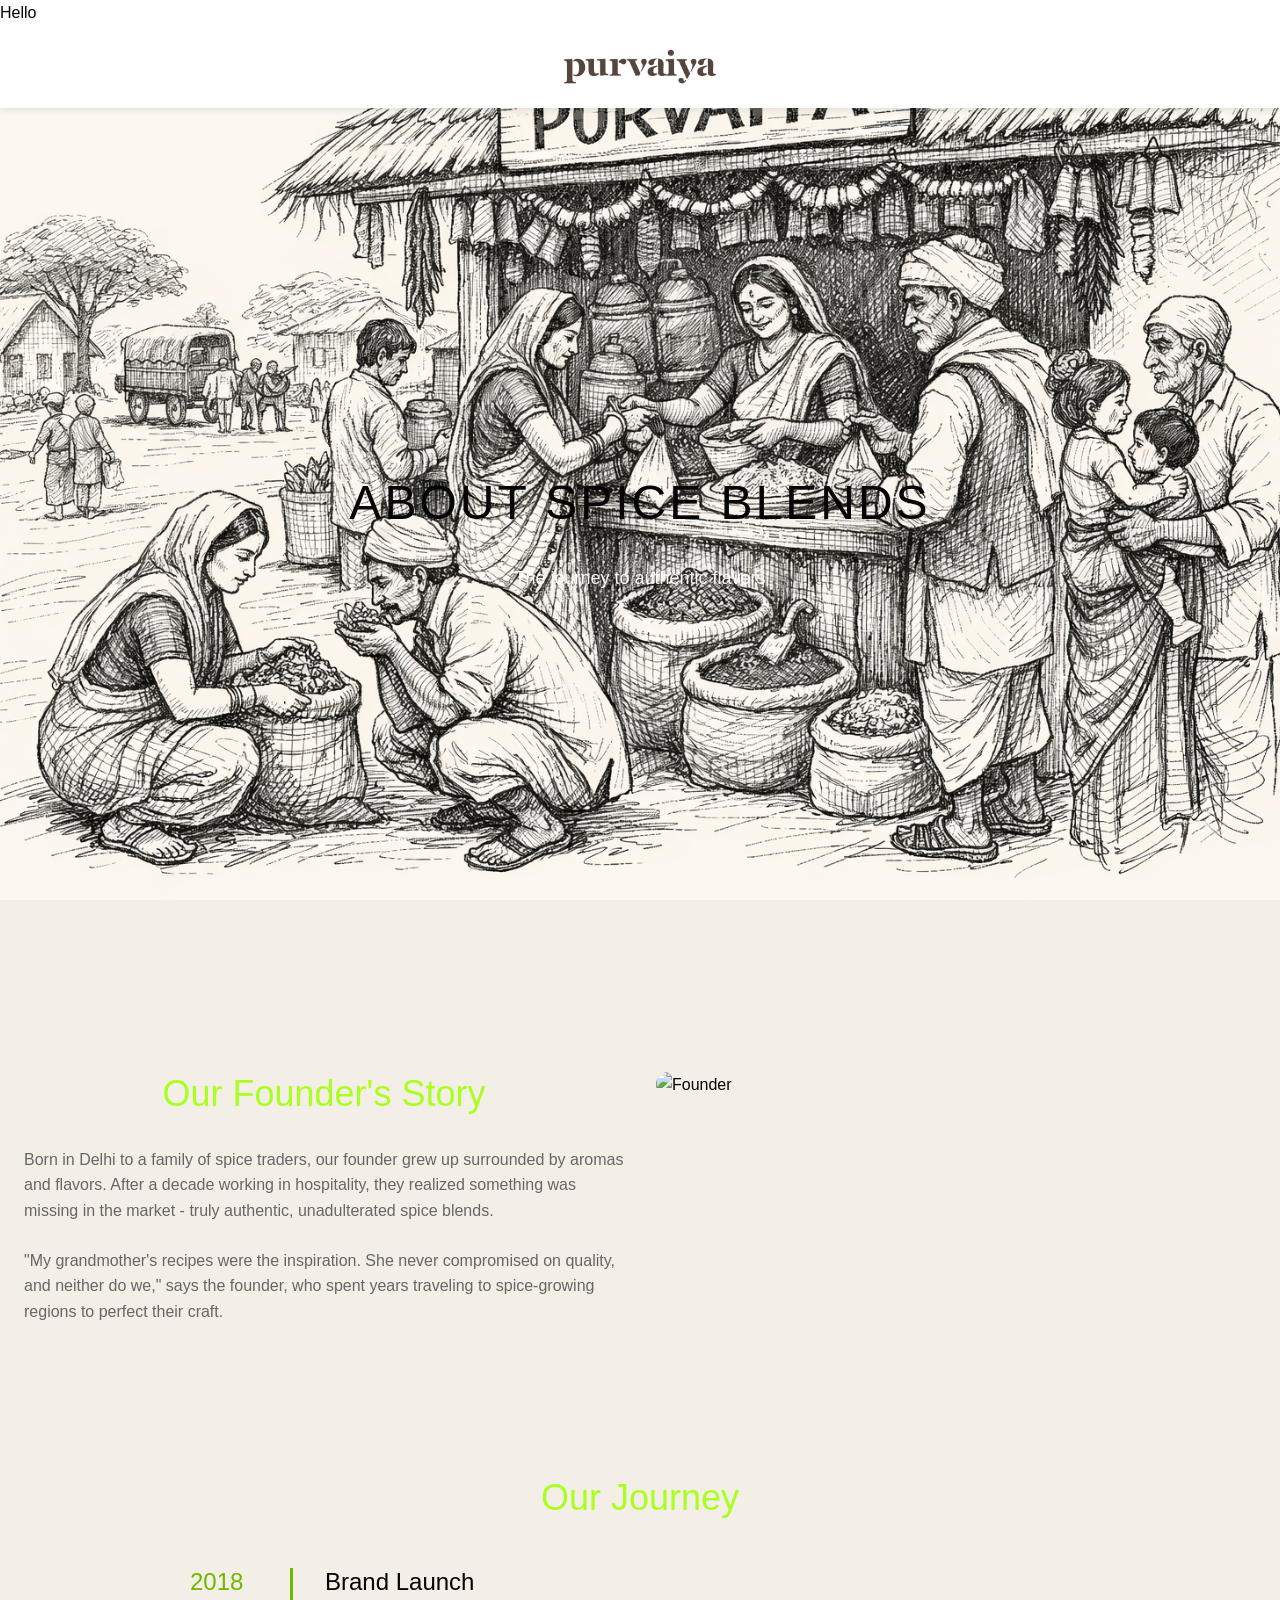
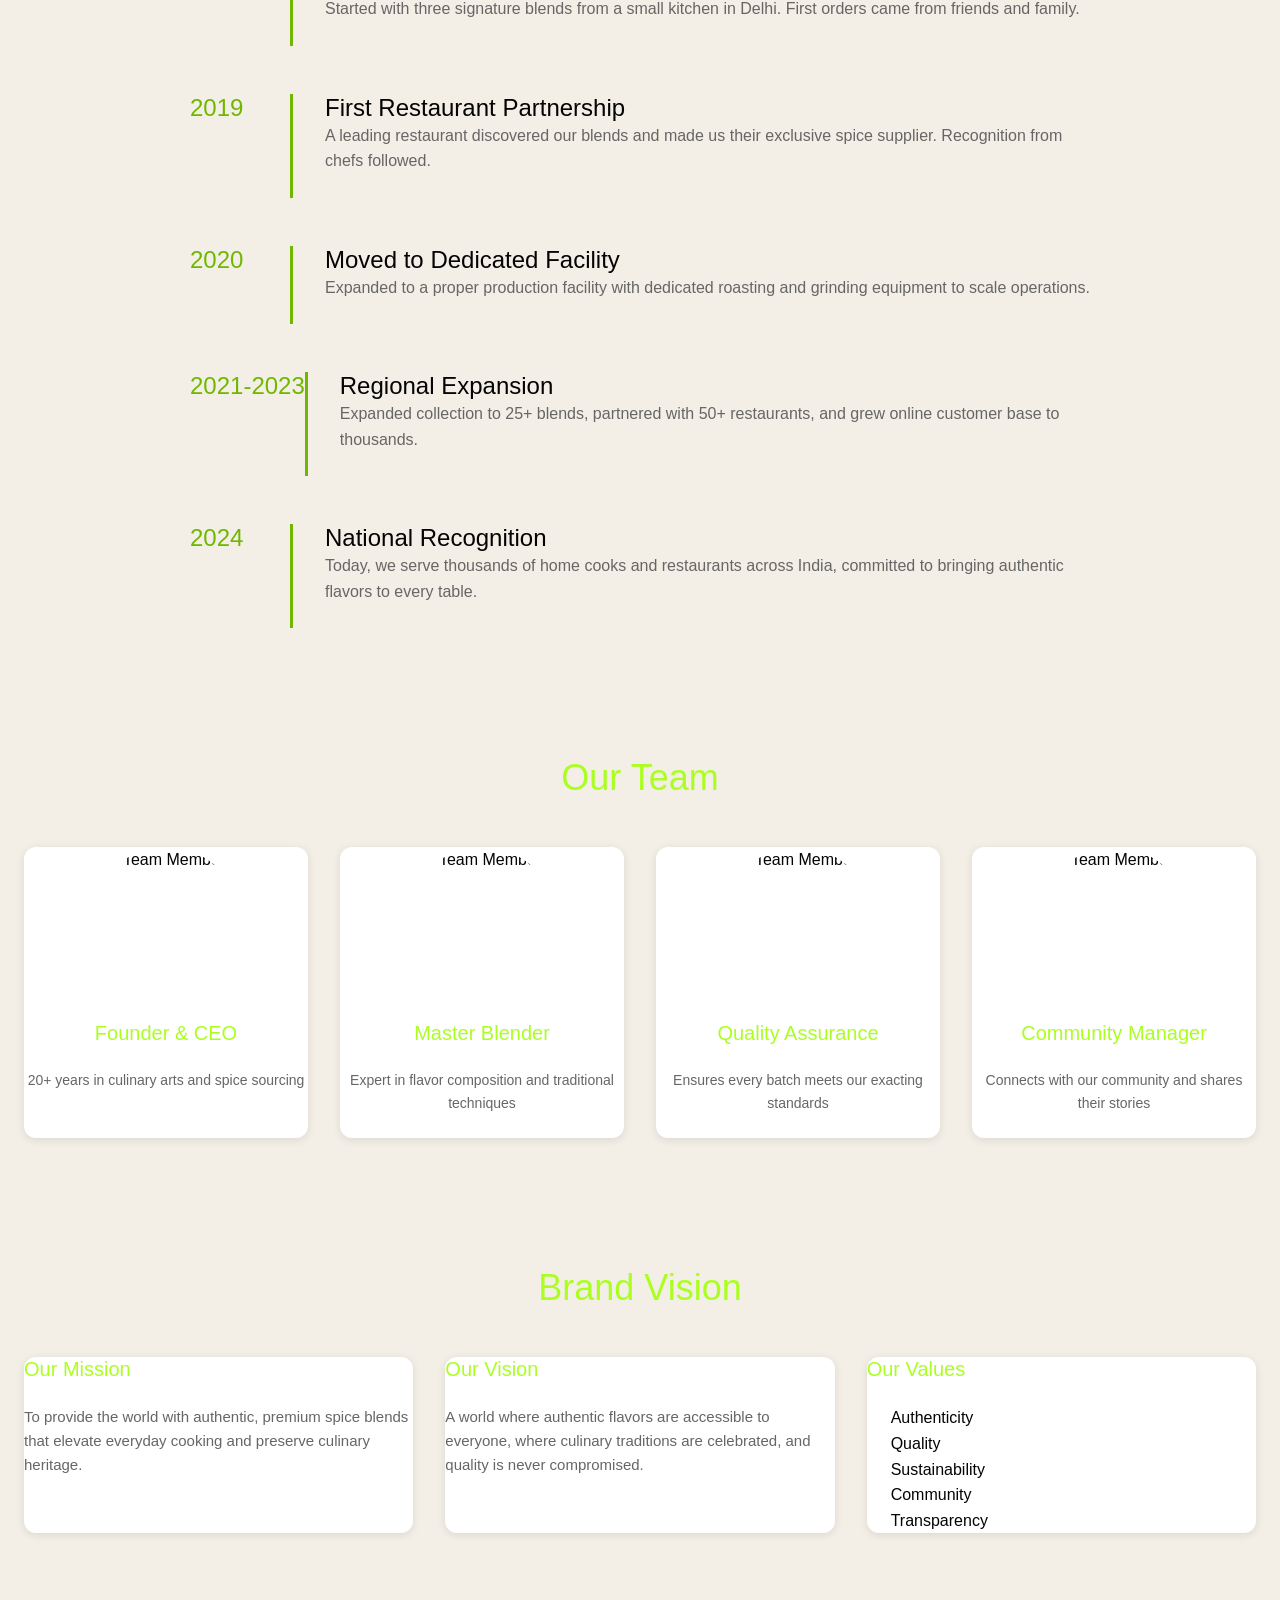
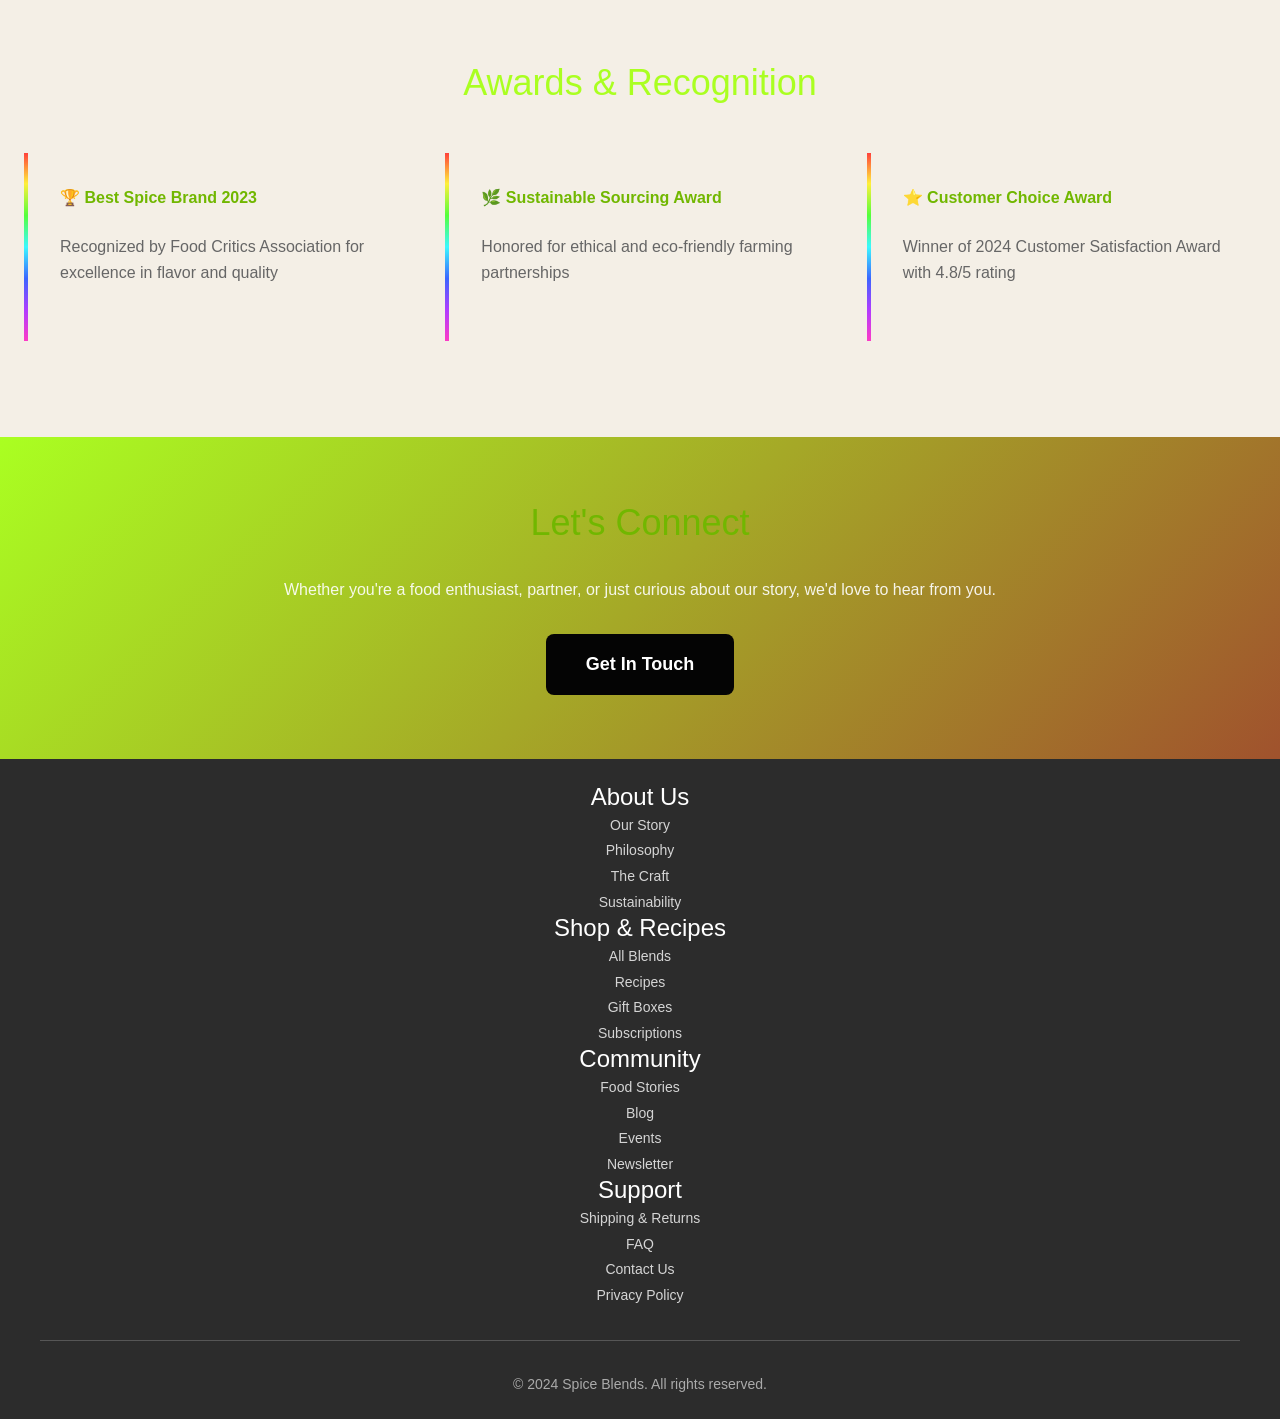
==== pages/about.html @ 23eb0867 "Initial git push" ====
<!DOCTYPE html>
<html lang="en">
<head>
    <meta charset="UTF-8">
    <meta name="viewport" content="width=device-width, initial-scale=1.0">
    <title>About Us - Spice Blends</title>
    <link rel="stylesheet" href="../assets/css/main.css">
</head>
<body>
    <header>
        <div>
            Hello
        </div>
        <img class="logo" src="../assets/images/logo.png" alt="Purvaiya Foods Logo">
    </header>

    <main>
        <section class="hero" style="min-height: 400px;">
            <div class="hero-content">
                <h1>About Spice Blends</h1>
                <p>The journey to authentic flavors</p>
            </div>
        </section>

        <section>
            <div class="grid grid-2">
                <div>
                    <h2 style="color: var(--primary-color); margin-bottom: var(--spacing-lg);">Our Founder's Story</h2>
                    <p>Born in Delhi to a family of spice traders, our founder grew up surrounded by aromas and flavors. After a decade working in hospitality, they realized something was missing in the market - truly authentic, unadulterated spice blends.</p>
                    <p>"My grandmother's recipes were the inspiration. She never compromised on quality, and neither do we," says the founder, who spent years traveling to spice-growing regions to perfect their craft.</p>
                </div>
                <div>
                    <img src="https://via.placeholder.com/400x300?text=Founder+Story" alt="Founder" style="border-radius: var(--border-radius-lg);">
                </div>
            </div>
        </section>

        <section style="background-color: var(--light-bg);">
            <h2 style="text-align: center; color: var(--primary-color); margin-bottom: var(--spacing-xl);">Our Journey</h2>
            
            <div style="max-width: 900px; margin: 0 auto;">
                <div style="display: flex; margin-bottom: var(--spacing-xl);">
                    <div style="min-width: 100px;">
                        <h4 style="color: var(--secondary-color);">2018</h4>
                    </div>
                    <div style="flex: 1; padding-left: var(--spacing-lg); border-left: 3px solid var(--secondary-color);">
                        <h4>Brand Launch</h4>
                        <p>Started with three signature blends from a small kitchen in Delhi. First orders came from friends and family.</p>
                    </div>
                </div>
                
                <div style="display: flex; margin-bottom: var(--spacing-xl);">
                    <div style="min-width: 100px;">
                        <h4 style="color: var(--secondary-color);">2019</h4>
                    </div>
                    <div style="flex: 1; padding-left: var(--spacing-lg); border-left: 3px solid var(--secondary-color);">
                        <h4>First Restaurant Partnership</h4>
                        <p>A leading restaurant discovered our blends and made us their exclusive spice supplier. Recognition from chefs followed.</p>
                    </div>
                </div>
                
                <div style="display: flex; margin-bottom: var(--spacing-xl);">
                    <div style="min-width: 100px;">
                        <h4 style="color: var(--secondary-color);">2020</h4>
                    </div>
                    <div style="flex: 1; padding-left: var(--spacing-lg); border-left: 3px solid var(--secondary-color);">
                        <h4>Moved to Dedicated Facility</h4>
                        <p>Expanded to a proper production facility with dedicated roasting and grinding equipment to scale operations.</p>
                    </div>
                </div>
                
                <div style="display: flex; margin-bottom: var(--spacing-xl);">
                    <div style="min-width: 100px;">
                        <h4 style="color: var(--secondary-color);">2021-2023</h4>
                    </div>
                    <div style="flex: 1; padding-left: var(--spacing-lg); border-left: 3px solid var(--secondary-color);">
                        <h4>Regional Expansion</h4>
                        <p>Expanded collection to 25+ blends, partnered with 50+ restaurants, and grew online customer base to thousands.</p>
                    </div>
                </div>
                
                <div style="display: flex;">
                    <div style="min-width: 100px;">
                        <h4 style="color: var(--secondary-color);">2024</h4>
                    </div>
                    <div style="flex: 1; padding-left: var(--spacing-lg); border-left: 3px solid var(--secondary-color);">
                        <h4>National Recognition</h4>
                        <p>Today, we serve thousands of home cooks and restaurants across India, committed to bringing authentic flavors to every table.</p>
                    </div>
                </div>
            </div>
        </section>

        <section>
            <h2 style="text-align: center; color: var(--primary-color); margin-bottom: var(--spacing-xl);">Our Team</h2>
            
            <div class="grid grid-4">
                <div class="card" style="text-align: center;">
                    <img src="https://via.placeholder.com/250x250?text=Team+Member" alt="Team Member" style="border-radius: 50%; width: 150px; height: 150px; object-fit: cover; margin: 0 auto var(--spacing-md);">
                    <h3>Founder & CEO</h3>
                    <p class="text-muted" style="font-size: 14px;">20+ years in culinary arts and spice sourcing</p>
                </div>
                
                <div class="card" style="text-align: center;">
                    <img src="https://via.placeholder.com/250x250?text=Team+Member" alt="Team Member" style="border-radius: 50%; width: 150px; height: 150px; object-fit: cover; margin: 0 auto var(--spacing-md);">
                    <h3>Master Blender</h3>
                    <p class="text-muted" style="font-size: 14px;">Expert in flavor composition and traditional techniques</p>
                </div>
                
                <div class="card" style="text-align: center;">
                    <img src="https://via.placeholder.com/250x250?text=Team+Member" alt="Team Member" style="border-radius: 50%; width: 150px; height: 150px; object-fit: cover; margin: 0 auto var(--spacing-md);">
                    <h3>Quality Assurance</h3>
                    <p class="text-muted" style="font-size: 14px;">Ensures every batch meets our exacting standards</p>
                </div>
                
                <div class="card" style="text-align: center;">
                    <img src="https://via.placeholder.com/250x250?text=Team+Member" alt="Team Member" style="border-radius: 50%; width: 150px; height: 150px; object-fit: cover; margin: 0 auto var(--spacing-md);">
                    <h3>Community Manager</h3>
                    <p class="text-muted" style="font-size: 14px;">Connects with our community and shares their stories</p>
                </div>
            </div>
        </section>

        <section style="background-color: var(--light-bg);">
            <h2 style="text-align: center; color: var(--primary-color); margin-bottom: var(--spacing-xl);">Brand Vision</h2>
            
            <div class="grid grid-3">
                <div class="card">
                    <h3>Our Mission</h3>
                    <p>To provide the world with authentic, premium spice blends that elevate everyday cooking and preserve culinary heritage.</p>
                </div>
                
                <div class="card">
                    <h3>Our Vision</h3>
                    <p>A world where authentic flavors are accessible to everyone, where culinary traditions are celebrated, and quality is never compromised.</p>
                </div>
                
                <div class="card">
                    <h3>Our Values</h3>
                    <ul style="margin-left: 1.5rem;">
                        <li>Authenticity</li>
                        <li>Quality</li>
                        <li>Sustainability</li>
                        <li>Community</li>
                        <li>Transparency</li>
                    </ul>
                </div>
            </div>
        </section>

        <section>
            <h2 style="text-align: center; color: var(--primary-color); margin-bottom: var(--spacing-xl);">Awards & Recognition</h2>
            
            <div class="grid grid-3">
                <div class="testimonial">
                    <p style="color: var(--secondary-color); font-weight: 600; margin-bottom: var(--spacing-md);">🏆 Best Spice Brand 2023</p>
                    <p>Recognized by Food Critics Association for excellence in flavor and quality</p>
                </div>
                
                <div class="testimonial">
                    <p style="color: var(--secondary-color); font-weight: 600; margin-bottom: var(--spacing-md);">🌿 Sustainable Sourcing Award</p>
                    <p>Honored for ethical and eco-friendly farming partnerships</p>
                </div>
                
                <div class="testimonial">
                    <p style="color: var(--secondary-color); font-weight: 600; margin-bottom: var(--spacing-md);">⭐ Customer Choice Award</p>
                    <p>Winner of 2024 Customer Satisfaction Award with 4.8/5 rating</p>
                </div>
            </div>
        </section>

        <section style="background: linear-gradient(135deg, var(--primary-color), #A0522D); color: white; text-align: center;">
            <h2 style="color: var(--secondary-color); margin-bottom: var(--spacing-lg);">Let's Connect</h2>
            <p style="color: rgba(255,255,255,0.9); margin-bottom: var(--spacing-lg);">Whether you're a food enthusiast, partner, or just curious about our story, we'd love to hear from you.</p>
            <a href="contact.html" class="btn btn-primary btn-lg">Get In Touch</a>
        </section>
    </main>

    <footer>
        <div class="footer-content">
            <div>
                <h4>About Us</h4>
                <ul>
                    <li><a href="about.html">Our Story</a></li>
                    <li><a href="philosophy.html">Philosophy</a></li>
                    <li><a href="craft.html">The Craft</a></li>
                    <li><a href="#">Sustainability</a></li>
                </ul>
            </div>
            <div>
                <h4>Shop & Recipes</h4>
                <ul>
                    <li><a href="shop.html">All Blends</a></li>
                    <li><a href="recipes.html">Recipes</a></li>
                    <li><a href="#">Gift Boxes</a></li>
                    <li><a href="#">Subscriptions</a></li>
                </ul>
            </div>
            <div>
                <h4>Community</h4>
                <ul>
                    <li><a href="community.html">Food Stories</a></li>
                    <li><a href="#">Blog</a></li>
                    <li><a href="#">Events</a></li>
                    <li><a href="#">Newsletter</a></li>
                </ul>
            </div>
            <div>
                <h4>Support</h4>
                <ul>
                    <li><a href="#">Shipping & Returns</a></li>
                    <li><a href="#">FAQ</a></li>
                    <li><a href="contact.html">Contact Us</a></li>
                    <li><a href="#">Privacy Policy</a></li>
                </ul>
            </div>
        </div>
        <div class="footer-bottom">
            <p>&copy; 2024 Spice Blends. All rights reserved.</p>
        </div>
    </footer>

    <script src="../assets/js/main.js"></script>
</body>
</html>
---- assets/css/main.css ----
/* Spice Blends Luxury Website - Responsive Main Stylesheet */

/* ============================================
   COLOR PALETTE & VARIABLES
   ============================================ */
@import url('https://fonts.cdnfonts.com/css/saint-george');

:root {
  --primary-color: #aaff21;
  --secondary-color: rgb(113, 183, 0);
  --accent-color: #2C2C2C;
  --light-bg: #f4efe6;
  --text-dark: #040404;
  --text-light: #666666;
  --border-color: #E0E0E0;
  --white: #FFFFFF;
  --best-seller-badge: #e25822;
  --testimonial-border: linear-gradient(to bottom,
        #ff3b3b,
        #ffef3b,
        #55ff3b,
        #3bf8ff,
        #3b65ff,
        #b13bff,
        #ff3bc4);
  
  --spacing-xs: 8px;
  --spacing-sm: 16px;
  --spacing-md: 24px;
  --spacing-lg: 32px;
  --spacing-xl: 48px;
  --spacing-2xl: 64px;
  
  --shadow-light: 0 2px 8px rgba(0, 0, 0, 0.1);
  --shadow-medium: 0 4px 16px rgba(0, 0, 0, 0.15);
  --shadow-heavy: 0 8px 32px rgba(0, 0, 0, 0.2);
  
  --border-radius-sm: 4px;
  --border-radius-md: 8px;
  --border-radius-lg: 12px;
  
  --transition-base: all 0.3s ease-in-out;
  --transition-smooth: all 0.5s ease;
}

.montserrat {
  font-family: "Montserrat", sans-serif;
  font-optical-sizing: auto;
  font-weight: 400;
  font-style: normal;
}

/* ============================================
   RESET & BASE STYLES
   ============================================ */

* {
  margin: 0;
  padding: 0;
  box-sizing: border-box;
}

html {
  font-size: 16px;
  scroll-behavior: smooth;
}

body {
font-family: "Montserrat", sans-serif;
  font-size: 16px;
  font-weight: 400;
  line-height: 1.6;
  color: var(--text-dark);
  background-color: var(--light-bg);
  overflow-x: hidden;
}

a {
  color: inherit;
  text-decoration: none;
}

button {
  font-family: inherit;
  cursor: pointer;
}

h1, h2, h3, h4, h5, h6 {
  font-family: "Montserrat", sans-serif;
  font-weight: 500;
  line-height: 1.2;
}

h1 {
  font-size: 48px;
}

h2 {
  font-size: 36px;
}

h3 {
  font-size: 28px;
}

h4 {
  font-size: 24px;
}

p {
  margin-bottom: var(--spacing-md);
}

img {
  max-width: 100%;
  height: auto;
  display: block;
}

ul, ol {
  list-style: none;
}

/* Responsive Typography */
@media (max-width: 991px) {
  h1 { font-size: 40px; }
  h2 { font-size: 32px; }
  h3 { font-size: 26px; }
  h4 { font-size: 22px; }
}

@media (max-width: 767px) {
  html { font-size: 15px; }
  h1 { font-size: 32px; }
  h2 { font-size: 28px; }
  h3 { font-size: 24px; }
  h4 { font-size: 20px; }
  body { font-size: 15px; }
}

@media (max-width: 575px) {
  html { font-size: 14px; }
  h1 { font-size: 28px; }
  h2 { font-size: 24px; }
  h3 { font-size: 20px; }
  h4 { font-size: 18px; }
  p { margin-bottom: var(--spacing-sm); }
}

/* ============================================
   HEADER & NAVIGATION
   ============================================ */

header {
  background-color: var(--white);
  box-shadow: var(--shadow-light);
  position: sticky;
  top: 0;
  z-index: 100;
  width: 100%;
  padding-bottom: var(--spacing-sm);

  .header-notification{
    background-color: var(--primary-color);
    text-align: center;
    padding: var(--spacing-sm) 0;
  }
}

.logo {
  height: 50px;
  width: auto;
  max-width: 200px;
  object-fit: contain;
  margin:var(--spacing-sm) auto 0 auto;
}

@media (max-width: 767px) {
  .logo {
    height: 40px;
    max-width: 150px;
  }
}

nav ul {
  display: flex;
  align-items: center;
  justify-content: space-between;
  gap: var(--spacing-xl);
  list-style: none;
  margin: 0;
  padding: 0;
}

nav li {
  list-style: none;
  margin: 0;
}

nav a {
  color: var(--text-dark);
  font-weight: 500;
  transition: var(--transition-base);
  position: relative;
  display: block;
  padding: var(--spacing-sm) 0;
}

nav a:hover {
  color: var(--secondary-color);
}

nav a::after {
  content: '';
  position: absolute;
  bottom: -5px;
  left: 0;
  width: 0;
  height: 2px;
  background-color: var(--secondary-color);
  transition: width 0.3s ease;
}

nav a:hover::after {
  width: 100%;
}

.menu-toggle {
  display: none;
  background: none;
  border: none;
  font-size: 28px;
  color: var(--primary-color);
  cursor: pointer;
  padding: 0;
  z-index: 1001;
  line-height: 1;
  width: auto;
  height: auto;
}

/* Mobile Menu Styles */
@media (max-width: 767px) {
  nav ul {
    position: fixed;
    left: 0;
    top: 100%;
    width: 100%;
    background-color: var(--white);
    flex-direction: column;
    gap: var(--spacing-md);
    padding: var(--spacing-md);
    margin: 0;
    list-style: none;
    max-height: 0;
    overflow: hidden;
    transition: max-height 0.35s ease-in-out;
    box-shadow: var(--shadow-light);
    border-top: 1px solid var(--border-color);
    border-bottom: none;
    z-index: 1000;
  }

  nav ul.active {
    max-height: calc(100vh - 100%);
    box-shadow: var(--shadow-medium);
    overflow-y: auto;
  }

  nav li {
    list-style: none;
    width: 100%;
  }

  nav a {
    padding: var(--spacing-sm) var(--spacing-md);
    font-size: 15px;
    display: block;
    width: 100%;
    color: var(--text-dark);
    text-decoration: none;
  }

  nav a:hover {
    background-color: var(--light-bg);
    color: var(--secondary-color);
  }

  nav a::after {
    bottom: 0;
    display: none;
  }

  .menu-toggle {
    display: flex;
    align-items: center;
    justify-content: center;
    width: 44px;
    height: 44px;
    padding: 0;
    border-radius: 4px;
    transition: background-color 0.3s ease;
    background: none;
    border: none;
    font-size: 28px;
    color: var(--primary-color);
    cursor: pointer;
    z-index: 1001;
    margin-left: auto;
  }

  .menu-toggle:hover {
    background-color: rgba(139, 69, 19, 0.1);
  }

  .menu-toggle:active {
    background-color: rgba(139, 69, 19, 0.2);
  }
}

/* ============================================
   MAIN CONTAINER
   ============================================ */

main {
  max-width: 100vw;
  margin: 0 auto;
}

/* ============================================
   HERO SECTION
   ============================================ */

.hero {
  background-image: url('../images/homesketch.png');
  background-size: cover;
  background-position: center;
  background-attachment: fixed;
  color: var(--white);
  padding: var(--spacing-2xl) var(--spacing-md);
  text-align: center;
  height: 100vh;
  display: flex;
  align-items: center;
  justify-content: center;
  flex-direction: column;
  position: relative;

  .hero-image{
    width: 50px;
    position: absolute;
    bottom: 180px;
    right: 20px;
    animation: levitate 3s ease-in-out infinite;
  }
}

.hero-content {
  width: 100vw;
  padding: 0 var(--spacing-sm);
}

.hero h1 {
  color: var(--text-dark);
  margin-bottom: var(--spacing-lg);
  text-transform: uppercase;
  letter-spacing: 3px;
}

.hero p {
  font-size: 18px;
  margin-bottom: var(--spacing-xl);
  color: rgba(255, 255, 255, 0.95);
}

.scroll-indicator {
  position: absolute;
  bottom: 40px;
  left: 50%;
  transform: translateX(-50%);
  text-align: center;
  animation: bounce 2s ease-in-out infinite;
}

.scroll-indicator p {
  color: var(--white);
  font-size: 16px;
  font-weight: 600;
  margin: 0;
  animation: pulse 2s ease-in-out infinite;
}

@keyframes bounce {
  0%, 100% {
    transform: translateX(-50%) translateY(0);
  }
  50% {
    transform: translateX(-50%) translateY(-10px);
  }
}

@keyframes pulse {
  0%, 100% {
    opacity: 1;
  }
  50% {
    opacity: 0.6;
  }
}

@media (max-width: 991px) {
  .hero {
    min-height: 500px;
  }

  .hero h1 {
    letter-spacing: 2px;
  }
}

@media (max-width: 767px) {
  .hero {
    min-height: 400px;
    padding: var(--spacing-xl) var(--spacing-md);
  }

  .hero h1 {
    margin-bottom: var(--spacing-md);
  }

  .hero p {
    font-size: 16px;
    margin-bottom: var(--spacing-lg);
  }
}

@media (max-width: 575px) {
  .hero {
    min-height: 300px;
    padding: var(--spacing-lg) var(--spacing-md);
  }

  .hero h1 {
    margin-bottom: var(--spacing-sm);
  }

  .hero p {
    font-size: 14px;
    margin-bottom: var(--spacing-md);
  }
}

/* ============================================
   SECTIONS
   ============================================ */

section {
  padding: var(--spacing-2xl) var(--spacing-md);
}

section h2 {
  color: var(--text-dark);
  margin-bottom: var(--spacing-xl);
  text-align: center;
}

section p {
  color: var(--text-light);
}

.section-title {
  display: flex;
  align-items: center;
  justify-content: center;
  flex-direction: column;
  text-align: center;
}

.section-title h2 {
  position: relative;
  padding-bottom: var(--spacing-lg);
}

.section-title h2::after {
  content: '';
  position: absolute;
  bottom: 0;
  left: 50%;
  transform: translateX(-50%);
  width: 60px;
  height: 3px;
  background-color: var(--text-light);
}

.section-title p {
  max-width: 600px;
  margin-top: var(--spacing-md);
  font-size: 15px;
}

@media (max-width: 767px) {
  section {
    padding: var(--spacing-xl) var(--spacing-md);
  }

  .section-title h2 {
    padding-bottom: var(--spacing-md);
  }

  .section-title h2::after {
    width: 40px;
  }

  .section-title p {
    font-size: 14px;
  }
}

@media (max-width: 575px) {
  section {
    padding: var(--spacing-lg) var(--spacing-sm);
  }
}

/* ============================================
   BUTTONS
   ============================================ */

.btn {
  padding: 12px 28px;
  border: none;
  border-radius: var(--border-radius-md);
  font-size: 16px;
  font-weight: 600;
  cursor: pointer;
  transition: var(--transition-base);
  text-decoration: none;
  display: inline-block;
  text-align: center;
  white-space: nowrap;
}

.btn-primary {
  background-color: var(--text-dark);
  color: var(--white);
  font-weight: 700;
}

.btn-primary:hover {

  transform: translateY(-2px);
  box-shadow: var(--shadow-medium);
}

.btn-secondary {
  background-color: var(--text-light);
  color: var(--white);
}

.btn-dark {
  background-color: var(--primary-color);
  color: var(--white);
}

.btn-dark:hover {
  background-color: #6b3410;
  transform: translateY(-2px);
  box-shadow: var(--shadow-medium);
}

.btn-sm {
  padding: 8px 16px;
  font-size: 14px;
}

.btn-lg {
  padding: 16px 40px;
  font-size: 18px;
}

/* Button Group for responsive layouts */
.button-group {
  display: flex;
  gap: var(--spacing-md);
  flex-wrap: wrap;
  justify-content: center;
  align-items: center;
  margin-top: var(--spacing-lg);
}

@media (max-width: 767px) {
  .btn-lg {
    padding: 14px 32px;
    font-size: 16px;
  }

  .btn-sm {
    padding: 6px 12px;
    font-size: 12px;
  }

  .button-group {
    gap: var(--spacing-sm);
    flex-direction: column;
  }

  .button-group .btn {
    width: 100%;
  }
}

@media (max-width: 575px) {
  .btn {
    padding: 10px 20px;
    font-size: 14px;
  }

  .btn-lg {
    padding: 12px 24px;
    font-size: 14px;
  }
}

/* ============================================
   CARDS
   ============================================ */

.card {
  background-color: var(--white);
  border-radius: var(--border-radius-lg);
  box-shadow: var(--shadow-light);
  transition: var(--transition-base);
  display: flex;
  flex-direction: column;
  height: 100%;
}

.card:hover {
  box-shadow: var(--shadow-medium);
  transform: translateY(-5px);
}

.card h3 {
  color: var(--primary-color);
  margin-bottom: var(--spacing-md);
  font-size: 20px;
}

.card p {
  color: var(--text-light);
  margin-bottom: var(--spacing-md);
  flex-grow: 1;
  font-size: 15px;
}

.card img {
  width: 100%;
  height: 250px;
  object-fit: cover;
  border-radius: var(--border-radius-md);
  margin-bottom: var(--spacing-md);
}

@media (max-width: 767px) {
  .card {
    padding: var(--spacing-md);
  }

  .card h3 {
    font-size: 18px;
  }

  .card p {
    font-size: 14px;
  }

  .card img {
    height: 200px;
  }
}

@media (max-width: 575px) {
  .card {
    padding: var(--spacing-sm);
  }

  .card img {
    height: 180px;
  }
}

/* ============================================
   GRID LAYOUTS
   ============================================ */

.grid {
  display: grid;
  grid-template-columns: repeat(auto-fit, minmax(300px, 1fr));
  gap: var(--spacing-lg);
}

.grid-2 {
  grid-template-columns: repeat(2, 1fr);
}

.grid-3 {
  grid-template-columns: repeat(3, 1fr);
}

.grid-4 {
  grid-template-columns: repeat(4, 1fr);
}

@media (max-width: 991px) {
  .grid-3 { grid-template-columns: repeat(2, 1fr); }
  .grid-4 { grid-template-columns: repeat(2, 1fr); }
}

@media (max-width: 767px) {
  .grid,
  .grid-2,
  .grid-3,
  .grid-4 {
    grid-template-columns: 1fr;
    gap: var(--spacing-md);
  }
}

@media (max-width: 575px) {
  .grid,
  .grid-2,
  .grid-3,
  .grid-4 {
    gap: var(--spacing-sm);
  }
}

/* ============================================
   FEATURE BOX
   ============================================ */

.feature-box {
  text-align: center;
  padding: var(--spacing-lg);

  .icon-count{
    font-size: 28px;
    font-weight: 600;
  }
}

.feature-box .icon {
  width: 60%;
  height: 60%;
  margin: 0 auto var(--spacing-md) auto;
  color: var(--text-dark);
}

.feature-box h4 {
  color: var(--text-dark);
  margin-bottom: var(--spacing-sm);
  font-size: 18px;
}

.feature-box p {
  color: var(--text-light);
  font-size: 14px;
}

@media (max-width: 767px) {
  .feature-box {
    padding: var(--spacing-md);
  }

  .feature-box h4 {
    font-size: 16px;
  }
}

@media (max-width: 575px) {
  .feature-box {
    padding: var(--spacing-sm);
  }

  .feature-box h4 {
    font-size: 15px;
  }

  .feature-box p {
    font-size: 13px;
  }
}

/* ============================================
   TESTIMONIAL
   ============================================ */

.testimonial {
  background-color: var(--light-bg);
  padding: var(--spacing-lg);
  border-left: 4px solid;
  border-image: var(--testimonial-border) 1;
  margin-bottom: var(--spacing-lg);
}

.testimonial .quote {
  font-size: 18px;
  font-style: italic;
  color: var(--text-dark);
  margin-bottom: var(--spacing-md);
}

.testimonial .author {
  font-weight: 600;
  color: var(--text-dark);
}

.testimonial .role {
  font-size: 14px;
  color: var(--text-light);
}

@media (max-width: 767px) {
  .testimonial {
    padding: var(--spacing-md);
    margin-bottom: var(--spacing-md);
  }

  .testimonial .quote {
    font-size: 15px;
  }
}

/* ============================================
   FORM ELEMENTS
   ============================================ */

input, textarea, select {
  width: 100%;
  padding: var(--spacing-sm);
  margin-bottom: var(--spacing-md);
  border: 1px solid var(--border-color);
  border-radius: var(--border-radius-md);
  font-family: inherit;
  font-size: inherit;
  transition: var(--transition-base);
  -webkit-appearance: none;
  appearance: none;
}

input:focus, textarea:focus, select:focus {
  outline: none;
  border-color: var(--secondary-color);
  box-shadow: 0 0 0 3px rgba(212, 175, 55, 0.1);
}

textarea {
  min-height: 150px;
  resize: vertical;
}

label {
  display: block;
  margin-bottom: var(--spacing-sm);
  font-weight: 600;
  color: var(--text-dark);
  font-size: 15px;
}

@media (max-width: 575px) {
  input, textarea, select {
    font-size: 16px; /* Prevents zoom on iOS */
    padding: 12px;
  }

  textarea {
    min-height: 120px;
  }

  label {
    font-size: 14px;
  }
}

/* ============================================
   FOOTER
   ============================================ */

footer {
  background-color: var(--accent-color);
  color: var(--white);
  padding: var(--spacing-md) var(--spacing-md);
  margin: 0 auto;
  text-align: center;
  p{
    margin-bottom: 0;

  }
}

.footer-content {
  max-width: 1200px;
  margin: 0 auto;
  display: grid;
}


.footer-content a {
  color: rgba(255, 255, 255, 0.8);
  transition: var(--transition-base);
  font-size: 14px;
}

.footer-content a:hover {
  color: var(--secondary-color);
}

.footer-bottom {
  max-width: 1200px;
  margin: 0 auto;
  border-top: 1px solid rgba(255, 255, 255, 0.2);
  padding-top: var(--spacing-lg);
  margin-top: var(--spacing-lg);
  text-align: center;
  color: rgba(255, 255, 255, 0.6);
  font-size: 14px;
}

@media (max-width: 991px) {
  .footer-content {
    grid-template-columns: repeat(2, 1fr);
    gap: var(--spacing-xl);
  }
}

@media (max-width: 767px) {
  footer {
    padding: var(--spacing-sm) var(--spacing-md);
  }

  .footer-content {
    grid-template-columns: 1fr;
    gap: var(--spacing-xl);
  }

  .footer-content h4 {
    font-size: 16px;
  }

  .footer-bottom {
    padding-top: var(--spacing-md);
    margin-top: var(--spacing-md);
  }
}

/* ============================================
   FEATURED PRODUCT LAYOUT
   ============================================ */

.featured-product-layout {
  display: flex;
  flex-direction: column;
  gap: var(--spacing-lg);
  background-color: var(--white);
  padding: var(--spacing-lg);
  border-radius: var(--border-radius-lg);
}

@media (max-width: 767px) {
  .featured-product-layout {
    flex-direction: row;
    flex-wrap: wrap;
    align-items: flex-start;
  }

  .featured-product-layout > div {
    flex: 0 0 calc(33.333% - var(--spacing-sm));
  }

  .featured-product-layout > div:nth-child(3) {
    display: flex;
    flex-direction: column;
    justify-content: center;
    align-items: center;
    gap: var(--spacing-md);
  }
}

.badge-primary{
  border: solid 2px var(--best-seller-badge);
  color: var(--best-seller-badge);
  padding: 4px 12px;
  border-radius: var(--border-radius-sm);
  font-size: 12px;
  font-weight: 600;
}

/* ============================================
   UTILITY CLASSES
   ============================================ */

.text-center { text-align: center; }
.text-right { text-align: right; }
.text-left { text-align: left; }
.text-muted { color: var(--text-light); }
.text-primary { color: var(--primary-color); }
.text-secondary { color: var(--secondary-color); }

.mb-0 { margin-bottom: 0; }
.mb-1 { margin-bottom: var(--spacing-xs); }
.mb-2 { margin-bottom: var(--spacing-sm); }
.mb-3 { margin-bottom: var(--spacing-md); }
.mb-4 { margin-bottom: var(--spacing-lg); }
.mb-5 { margin-bottom: var(--spacing-xl); }

.mt-0 { margin-top: 0; }
.mt-1 { margin-top: var(--spacing-xs); }
.mt-2 { margin-top: var(--spacing-sm); }
.mt-3 { margin-top: var(--spacing-md); }
.mt-4 { margin-top: var(--spacing-lg); }
.mt-5 { margin-top: var(--spacing-xl); }

.p-0 { padding: 0; }
.p-1 { padding: var(--spacing-xs); }
.p-2 { padding: var(--spacing-sm); }
.p-3 { padding: var(--spacing-md); }
.p-4 { padding: var(--spacing-lg); }
.p-5 { padding: var(--spacing-xl); }

.flex {
  display: flex;
}

.flex-center {
  display: flex;
  align-items: center;
  justify-content: center;
}

.flex-between {
  display: flex;
  align-items: center;
  justify-content: space-between;
}

.flex-col {
  flex-direction: column;
}

.flex-wrap {
  flex-wrap: wrap;
}

.gap-1 { gap: var(--spacing-xs); }
.gap-2 { gap: var(--spacing-sm); }
.gap-3 { gap: var(--spacing-md); }
.gap-4 { gap: var(--spacing-lg); }

.hidden {
  display: none;
}

/* ============================================
   ANIMATIONS
   ============================================ */

/* ============================================
   ANIMATIONS
   ============================================ */

@keyframes fadeIn {
  from { opacity: 0; }
  to { opacity: 1; }
}

@keyframes slideUp {
  from {
    opacity: 0;
    transform: translateY(30px);
  }
  to {
    opacity: 1;
    transform: translateY(0);
  }
}

@keyframes slideInLeft {
  from {
    opacity: 0;
    transform: translateX(-30px);
  }
  to {
    opacity: 1;
    transform: translateX(0);
  }
}

@keyframes levitate {
  0%, 100% {
    transform: translateY(0px);
  }
  50% {
    transform: translateY(-20px);
  }
}

.fade-in {
  animation: fadeIn 0.6s ease-in-out;
}

.slide-up {
  animation: slideUp 0.6s ease-in-out;
}

.slide-in-left {
  animation: slideInLeft 0.6s ease-in-out;
}
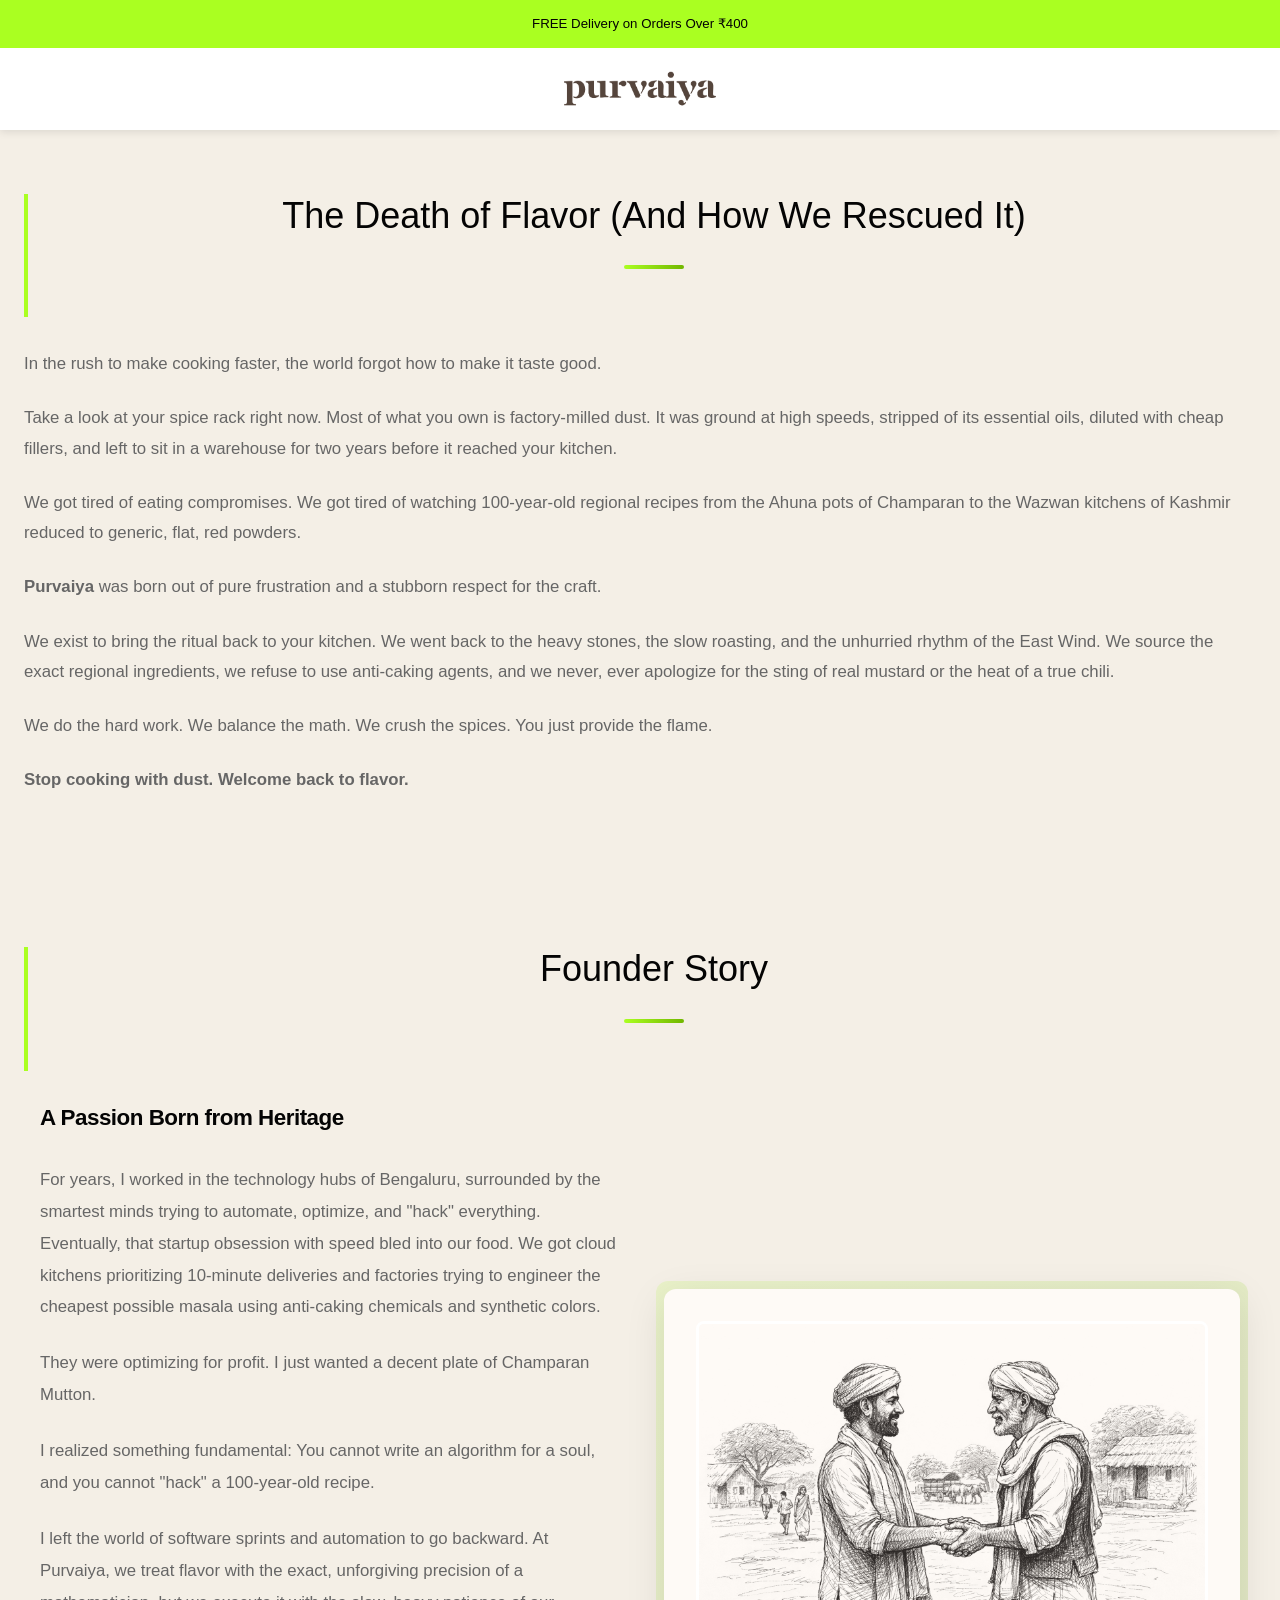
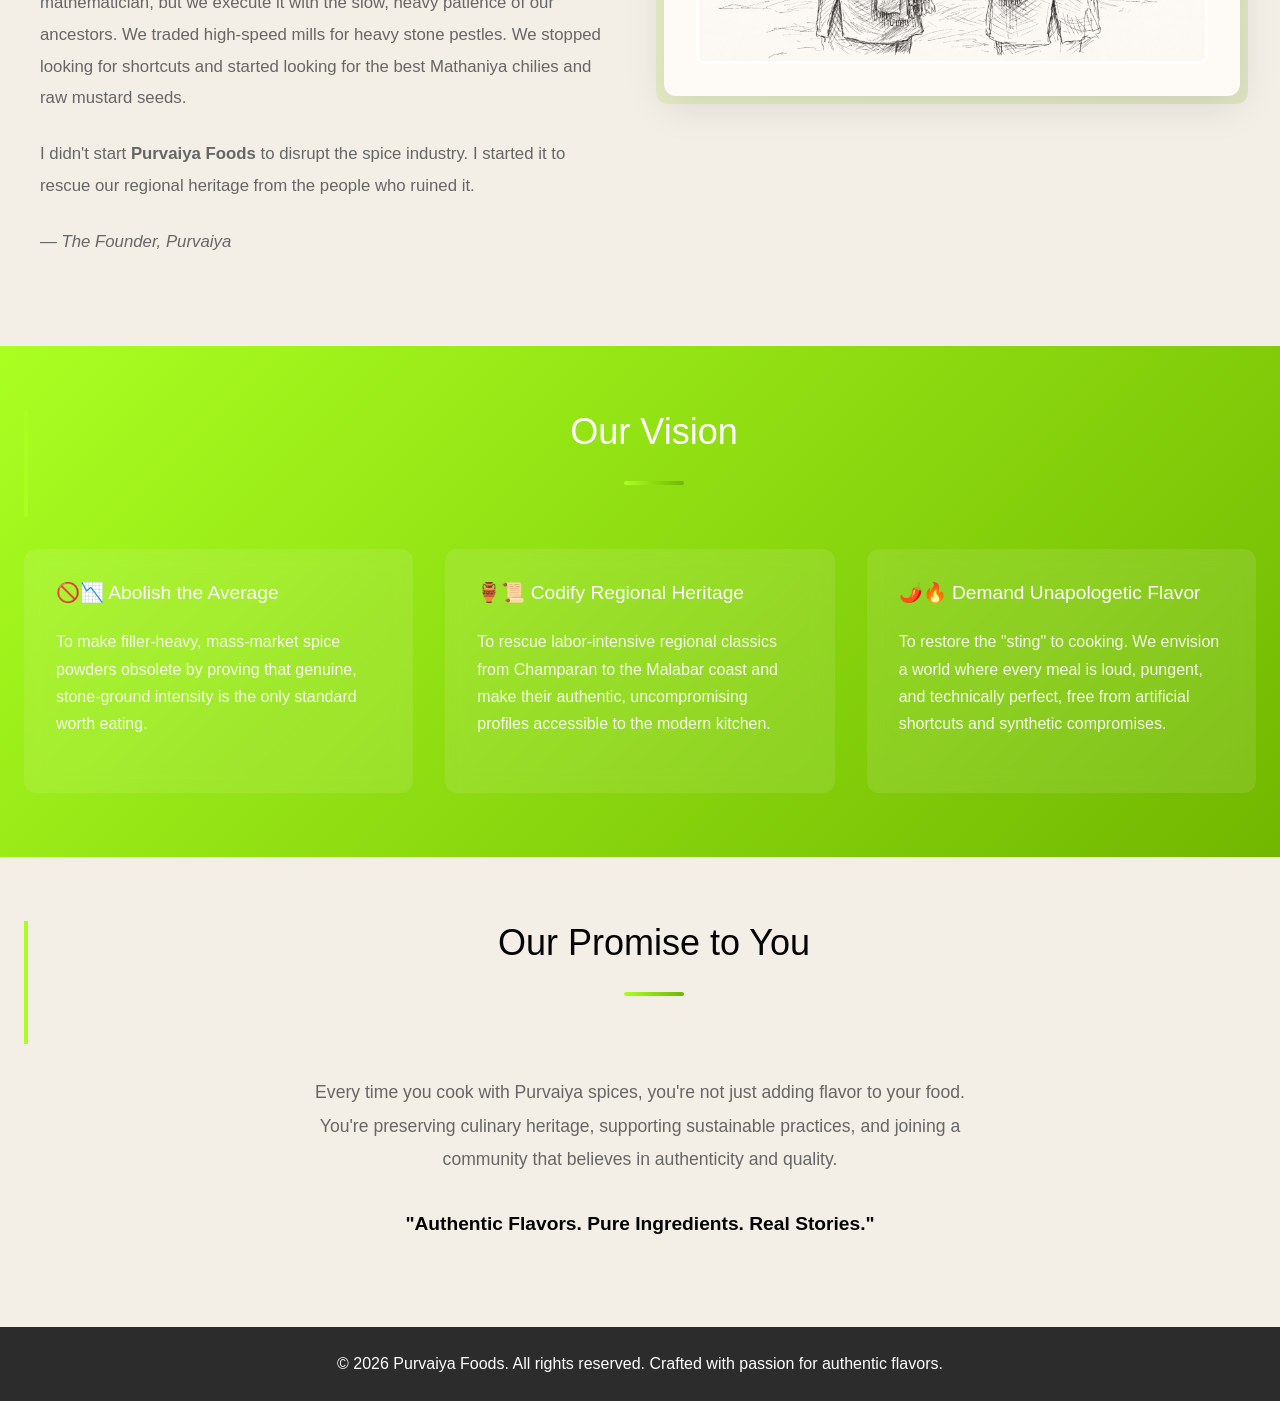
==== commit 13e80c1f: "MVP 1" ====
--- a/pages/about.html
+++ b/pages/about.html
@@ -7,216 +7,132 @@
     <link rel="stylesheet" href="../assets/css/main.css">
 </head>
 <body>
+    <!-- Loading Screen -->
+    <div id="loader" class="loader-container">
+        <div class="loader"></div>
+        <p>Loading...</p>
+    </div>
+
+    <!-- Header & Navigation -->
     <header>
-        <div>
-            Hello
-        </div>
+        <h5 class="header-notification">
+            FREE Delivery on Orders Over ₹400
+        </h5>
         <img class="logo" src="../assets/images/logo.png" alt="Purvaiya Foods Logo">
     </header>
 
     <main>
-        <section class="hero" style="min-height: 400px;">
-            <div class="hero-content">
-                <h1>About Spice Blends</h1>
-                <p>The journey to authentic flavors</p>
+
+        <!-- Why We Exist -->
+        <section>
+            <div class="section-title">
+                <h2>The Death of Flavor (And How We Rescued It)</h2>
+            </div>
+            <div style="margin: 0 auto;">
+                <p style="color: var(--text-light); line-height: 1.8; font-size: 1.05rem; ">
+                    In the rush to make cooking faster, the world forgot how to make it taste good.
+                </p>
+                <p style="color: var(--text-light); line-height: 1.8; font-size: 1.05rem;">
+                    Take a look at your spice rack right now. Most of what you own is factory-milled dust. It was ground at high speeds,
+                    stripped of its essential oils, diluted with cheap fillers, and left to sit in a warehouse for two years before it
+                    reached your kitchen.
+                </p>
+                <p style="color: var(--text-light); line-height: 1.8; font-size: 1.05rem;">
+                We got tired of eating compromises. We got tired of watching 100-year-old regional recipes from the Ahuna pots of
+                Champaran to the Wazwan kitchens of Kashmir reduced to generic, flat, red powders.
+                </p>
+                <p style="color: var(--text-light); line-height: 1.8; font-size: 1.05rem;">
+                <strong>Purvaiya</strong> was born out of pure frustration and a stubborn respect for the craft.
+                </p>
+                <p style="color: var(--text-light); line-height: 1.8; font-size: 1.05rem; ">
+                    We exist to bring the ritual back to your kitchen. We went back to the heavy stones, the slow roasting, and the
+                    unhurried rhythm of the East Wind. We source the exact regional ingredients, we refuse to use anti-caking agents, and we
+                    never, ever apologize for the sting of real mustard or the heat of a true chili.
+                </p>
+                <p style="color: var(--text-light); line-height: 1.8; font-size: 1.05rem; ">
+                    We do the hard work. We balance the math. We crush the spices.
+                    You just provide the flame.
+                </p>
+                <p style="color: var(--text-light); line-height: 1.8; font-size: 1.05rem; ">
+                   <strong>Stop cooking with dust. Welcome back to flavor.</strong>  
+                </p>
             </div>
         </section>
 
+        <!-- Founder Story -->
         <section>
-            <div class="grid grid-2">
-                <div>
-                    <h2 style="color: var(--primary-color); margin-bottom: var(--spacing-lg);">Our Founder's Story</h2>
-                    <p>Born in Delhi to a family of spice traders, our founder grew up surrounded by aromas and flavors. After a decade working in hospitality, they realized something was missing in the market - truly authentic, unadulterated spice blends.</p>
-                    <p>"My grandmother's recipes were the inspiration. She never compromised on quality, and neither do we," says the founder, who spent years traveling to spice-growing regions to perfect their craft.</p>
+            <div class="section-title">
+                <h2>Founder Story</h2>
+            </div>
+            <div class="founder-story">
+                <div class="founder-story-content">
+                    <h3>A Passion Born from Heritage</h3>
+                    <p>For years, I worked in the technology hubs of Bengaluru, surrounded by the smartest minds trying to automate, optimize, and "hack" everything. Eventually, that startup obsession with speed bled into our food. We got cloud kitchens prioritizing 10-minute deliveries and factories trying to engineer the cheapest possible masala using anti-caking chemicals and synthetic colors.</p>
+                    
+                    <p>They were optimizing for profit. I just wanted a decent plate of Champaran Mutton.</p>
+                    
+                    <p>I realized something fundamental: You cannot write an algorithm for a soul, and you cannot "hack" a 100-year-old recipe.</p>
+                    
+                    <p>I left the world of software sprints and automation to go backward. At Purvaiya, we treat flavor with the exact, unforgiving precision of a mathematician, but we execute it with the slow, heavy patience of our ancestors. We traded high-speed mills for heavy stone pestles. We stopped looking for shortcuts and started looking for the best Mathaniya chilies and raw mustard seeds.</p>
+                    
+                    <p>I didn't start <strong>Purvaiya Foods</strong> to disrupt the spice industry. I started it to rescue our regional heritage from the people who ruined it.</p>
+                    
+                    <p><em>— The Founder, Purvaiya</em></p>
                 </div>
-                <div>
-                    <img src="https://via.placeholder.com/400x300?text=Founder+Story" alt="Founder" style="border-radius: var(--border-radius-lg);">
-                </div>
-            </div>
-        </section>
-
-        <section style="background-color: var(--light-bg);">
-            <h2 style="text-align: center; color: var(--primary-color); margin-bottom: var(--spacing-xl);">Our Journey</h2>
-            
-            <div style="max-width: 900px; margin: 0 auto;">
-                <div style="display: flex; margin-bottom: var(--spacing-xl);">
-                    <div style="min-width: 100px;">
-                        <h4 style="color: var(--secondary-color);">2018</h4>
-                    </div>
-                    <div style="flex: 1; padding-left: var(--spacing-lg); border-left: 3px solid var(--secondary-color);">
-                        <h4>Brand Launch</h4>
-                        <p>Started with three signature blends from a small kitchen in Delhi. First orders came from friends and family.</p>
-                    </div>
-                </div>
-                
-                <div style="display: flex; margin-bottom: var(--spacing-xl);">
-                    <div style="min-width: 100px;">
-                        <h4 style="color: var(--secondary-color);">2019</h4>
-                    </div>
-                    <div style="flex: 1; padding-left: var(--spacing-lg); border-left: 3px solid var(--secondary-color);">
-                        <h4>First Restaurant Partnership</h4>
-                        <p>A leading restaurant discovered our blends and made us their exclusive spice supplier. Recognition from chefs followed.</p>
-                    </div>
-                </div>
-                
-                <div style="display: flex; margin-bottom: var(--spacing-xl);">
-                    <div style="min-width: 100px;">
-                        <h4 style="color: var(--secondary-color);">2020</h4>
-                    </div>
-                    <div style="flex: 1; padding-left: var(--spacing-lg); border-left: 3px solid var(--secondary-color);">
-                        <h4>Moved to Dedicated Facility</h4>
-                        <p>Expanded to a proper production facility with dedicated roasting and grinding equipment to scale operations.</p>
-                    </div>
-                </div>
-                
-                <div style="display: flex; margin-bottom: var(--spacing-xl);">
-                    <div style="min-width: 100px;">
-                        <h4 style="color: var(--secondary-color);">2021-2023</h4>
-                    </div>
-                    <div style="flex: 1; padding-left: var(--spacing-lg); border-left: 3px solid var(--secondary-color);">
-                        <h4>Regional Expansion</h4>
-                        <p>Expanded collection to 25+ blends, partnered with 50+ restaurants, and grew online customer base to thousands.</p>
-                    </div>
-                </div>
-                
-                <div style="display: flex;">
-                    <div style="min-width: 100px;">
-                        <h4 style="color: var(--secondary-color);">2024</h4>
-                    </div>
-                    <div style="flex: 1; padding-left: var(--spacing-lg); border-left: 3px solid var(--secondary-color);">
-                        <h4>National Recognition</h4>
-                        <p>Today, we serve thousands of home cooks and restaurants across India, committed to bringing authentic flavors to every table.</p>
+                <div class="founder-story-image-container">
+                    <div class="founder-story-frame">
+                        <img src="../assets/images/contacthero.png" alt="Founder of Purvaiya Foods">
                     </div>
                 </div>
             </div>
         </section>
 
-        <section>
-            <h2 style="text-align: center; color: var(--primary-color); margin-bottom: var(--spacing-xl);">Our Team</h2>
-            
-            <div class="grid grid-4">
-                <div class="card" style="text-align: center;">
-                    <img src="https://via.placeholder.com/250x250?text=Team+Member" alt="Team Member" style="border-radius: 50%; width: 150px; height: 150px; object-fit: cover; margin: 0 auto var(--spacing-md);">
-                    <h3>Founder & CEO</h3>
-                    <p class="text-muted" style="font-size: 14px;">20+ years in culinary arts and spice sourcing</p>
+        <!-- Brand Vision -->
+        <section style="background: linear-gradient(135deg, var(--primary-color), var(--secondary-color)); color: white;">
+            <div class="section-title">
+                <h2 style="color: var(--white); margin-bottom: var(--spacing-lg);">Our Vision</h2>
+            </div>
+            <div class="grid grid-3" style="gap: var(--spacing-lg);">
+                <div style="background: rgba(255,255,255,0.1); padding: var(--spacing-lg); border-radius: var(--border-radius-lg); backdrop-filter: blur(10px);">
+                    <h4 style="color: var(--white); margin-bottom: var(--spacing-md); font-size: 1.2rem;">🚫📉 Abolish the Average</h4>
+                    <p style="color: rgba(255,255,255,0.9); line-height: 1.7;">To make filler-heavy, mass-market spice powders obsolete by proving that genuine, stone-ground intensity is the only
+                    standard worth eating.</p>
                 </div>
-                
-                <div class="card" style="text-align: center;">
-                    <img src="https://via.placeholder.com/250x250?text=Team+Member" alt="Team Member" style="border-radius: 50%; width: 150px; height: 150px; object-fit: cover; margin: 0 auto var(--spacing-md);">
-                    <h3>Master Blender</h3>
-                    <p class="text-muted" style="font-size: 14px;">Expert in flavor composition and traditional techniques</p>
+
+                <div style="background: rgba(255,255,255,0.1); padding: var(--spacing-lg); border-radius: var(--border-radius-lg); backdrop-filter: blur(10px);">
+                    <h4 style="color: var(--white); margin-bottom: var(--spacing-md); font-size: 1.2rem;">🏺📜 Codify Regional Heritage</h4>
+                    <p style="color: rgba(255,255,255,0.9); line-height: 1.7;">To rescue labor-intensive regional classics from Champaran to the Malabar coast and make their authentic, uncompromising
+                    profiles accessible to the modern kitchen.</p>
                 </div>
-                
-                <div class="card" style="text-align: center;">
-                    <img src="https://via.placeholder.com/250x250?text=Team+Member" alt="Team Member" style="border-radius: 50%; width: 150px; height: 150px; object-fit: cover; margin: 0 auto var(--spacing-md);">
-                    <h3>Quality Assurance</h3>
-                    <p class="text-muted" style="font-size: 14px;">Ensures every batch meets our exacting standards</p>
-                </div>
-                
-                <div class="card" style="text-align: center;">
-                    <img src="https://via.placeholder.com/250x250?text=Team+Member" alt="Team Member" style="border-radius: 50%; width: 150px; height: 150px; object-fit: cover; margin: 0 auto var(--spacing-md);">
-                    <h3>Community Manager</h3>
-                    <p class="text-muted" style="font-size: 14px;">Connects with our community and shares their stories</p>
+
+                <div style="background: rgba(255,255,255,0.1); padding: var(--spacing-lg); border-radius: var(--border-radius-lg); backdrop-filter: blur(10px);">
+                    <h4 style="color: var(--white); margin-bottom: var(--spacing-md); font-size: 1.2rem;">🌶️🔥 Demand Unapologetic Flavor</h4>
+                    <p style="color: rgba(255,255,255,0.9); line-height: 1.7;">To restore the "sting" to cooking. We envision a world where every meal is loud, pungent, and technically perfect, free
+                    from artificial shortcuts and synthetic compromises.</p>
                 </div>
             </div>
         </section>
 
-        <section style="background-color: var(--light-bg);">
-            <h2 style="text-align: center; color: var(--primary-color); margin-bottom: var(--spacing-xl);">Brand Vision</h2>
-            
-            <div class="grid grid-3">
-                <div class="card">
-                    <h3>Our Mission</h3>
-                    <p>To provide the world with authentic, premium spice blends that elevate everyday cooking and preserve culinary heritage.</p>
-                </div>
-                
-                <div class="card">
-                    <h3>Our Vision</h3>
-                    <p>A world where authentic flavors are accessible to everyone, where culinary traditions are celebrated, and quality is never compromised.</p>
-                </div>
-                
-                <div class="card">
-                    <h3>Our Values</h3>
-                    <ul style="margin-left: 1.5rem;">
-                        <li>Authenticity</li>
-                        <li>Quality</li>
-                        <li>Sustainability</li>
-                        <li>Community</li>
-                        <li>Transparency</li>
-                    </ul>
-                </div>
+        <!-- Mission Statement -->
+        <section style="background: var(--bg-light); text-align: center;">
+            <div class="section-title">
+                <h2>Our Promise to You</h2>
             </div>
-        </section>
-
-        <section>
-            <h2 style="text-align: center; color: var(--primary-color); margin-bottom: var(--spacing-xl);">Awards & Recognition</h2>
-            
-            <div class="grid grid-3">
-                <div class="testimonial">
-                    <p style="color: var(--secondary-color); font-weight: 600; margin-bottom: var(--spacing-md);">🏆 Best Spice Brand 2023</p>
-                    <p>Recognized by Food Critics Association for excellence in flavor and quality</p>
-                </div>
-                
-                <div class="testimonial">
-                    <p style="color: var(--secondary-color); font-weight: 600; margin-bottom: var(--spacing-md);">🌿 Sustainable Sourcing Award</p>
-                    <p>Honored for ethical and eco-friendly farming partnerships</p>
-                </div>
-                
-                <div class="testimonial">
-                    <p style="color: var(--secondary-color); font-weight: 600; margin-bottom: var(--spacing-md);">⭐ Customer Choice Award</p>
-                    <p>Winner of 2024 Customer Satisfaction Award with 4.8/5 rating</p>
-                </div>
+            <div style="max-width: 700px; margin: 0 auto;">
+                <p style="color: var(--text-light); line-height: 1.9; font-size: 1.1rem; margin-bottom: var(--spacing-lg);">
+                    Every time you cook with Purvaiya spices, you're not just adding flavor to your food. You're preserving culinary heritage, supporting sustainable practices, and joining a community that believes in authenticity and quality.
+                </p>
+                <p style="color: var(--text-dark); font-size: 1.2rem; font-weight: 600;">
+                    "Authentic Flavors. Pure Ingredients. Real Stories."
+                </p>
             </div>
-        </section>
-
-        <section style="background: linear-gradient(135deg, var(--primary-color), #A0522D); color: white; text-align: center;">
-            <h2 style="color: var(--secondary-color); margin-bottom: var(--spacing-lg);">Let's Connect</h2>
-            <p style="color: rgba(255,255,255,0.9); margin-bottom: var(--spacing-lg);">Whether you're a food enthusiast, partner, or just curious about our story, we'd love to hear from you.</p>
-            <a href="contact.html" class="btn btn-primary btn-lg">Get In Touch</a>
         </section>
     </main>
 
+    <!-- Footer -->
     <footer>
         <div class="footer-content">
-            <div>
-                <h4>About Us</h4>
-                <ul>
-                    <li><a href="about.html">Our Story</a></li>
-                    <li><a href="philosophy.html">Philosophy</a></li>
-                    <li><a href="craft.html">The Craft</a></li>
-                    <li><a href="#">Sustainability</a></li>
-                </ul>
-            </div>
-            <div>
-                <h4>Shop & Recipes</h4>
-                <ul>
-                    <li><a href="shop.html">All Blends</a></li>
-                    <li><a href="recipes.html">Recipes</a></li>
-                    <li><a href="#">Gift Boxes</a></li>
-                    <li><a href="#">Subscriptions</a></li>
-                </ul>
-            </div>
-            <div>
-                <h4>Community</h4>
-                <ul>
-                    <li><a href="community.html">Food Stories</a></li>
-                    <li><a href="#">Blog</a></li>
-                    <li><a href="#">Events</a></li>
-                    <li><a href="#">Newsletter</a></li>
-                </ul>
-            </div>
-            <div>
-                <h4>Support</h4>
-                <ul>
-                    <li><a href="#">Shipping & Returns</a></li>
-                    <li><a href="#">FAQ</a></li>
-                    <li><a href="contact.html">Contact Us</a></li>
-                    <li><a href="#">Privacy Policy</a></li>
-                </ul>
-            </div>
-        </div>
-        <div class="footer-bottom">
-            <p>&copy; 2024 Spice Blends. All rights reserved.</p>
+            <p>&copy; 2026 Purvaiya Foods. All rights reserved. Crafted with passion for authentic flavors.</p>
         </div>
     </footer>
 
--- a/assets/css/main.css
+++ b/assets/css/main.css
@@ -331,6 +331,32 @@
    HERO SECTION
    ============================================ */
 
+     .contact-main{
+      .section-title{
+        text-align: center;
+        margin-bottom: 0;
+        color: var(--text-dark);
+      }
+      .section-description{
+        text-align: center;
+        font-size: var(--spacing-sm);
+        color: var(--text-light);
+      }
+      .contact-info{
+        border: solid 1px var(--text-light);
+        width: fit-content;
+        color: var(--text-light);
+        padding: var(--spacing-md) var(--spacing-md);
+        border-radius: var(--border-radius-md);
+        p{
+          margin-bottom: 0;
+          &:nth-child(1){
+           margin-bottom: var(--spacing-sm);
+          }
+        }
+      }
+     }
+
 .hero {
   background-image: url('../images/homesketch.png');
   background-size: cover;
@@ -339,7 +365,7 @@
   color: var(--white);
   padding: var(--spacing-2xl) var(--spacing-md);
   text-align: center;
-  height: 100vh;
+  height: 87vh;
   display: flex;
   align-items: center;
   justify-content: center;
@@ -349,9 +375,25 @@
   .hero-image{
     width: 50px;
     position: absolute;
-    bottom: 180px;
+    bottom: 100px;
     right: 20px;
     animation: levitate 3s ease-in-out infinite;
+  }
+
+  .hero-link{
+    background-color: var(--primary-color);
+    color: var(--text-dark);
+    font-weight: 500;
+    padding: var(--spacing-sm) var(--spacing-md);
+    border-radius: var(--border-radius-md);
+    position: absolute;
+    bottom: 120px;
+    left: 20px;
+    cursor: pointer;
+
+    &:nth-child(1){
+      left: 180px;
+    }
   }
 }
 
@@ -488,8 +530,9 @@
   left: 50%;
   transform: translateX(-50%);
   width: 60px;
-  height: 3px;
-  background-color: var(--text-light);
+  height: 4px;
+  background: linear-gradient(90deg, var(--primary-color), var(--secondary-color));
+  border-radius: 2px;
 }
 
 .section-title p {
@@ -1061,6 +1104,167 @@
 }
 
 /* ============================================
+   LOADER
+   ============================================ */
+
+.loader-container {
+  position: fixed;
+  top: 0;
+  left: 0;
+  width: 100%;
+  height: 100%;
+  background-color: var(--white);
+  display: flex;
+  flex-direction: column;
+  align-items: center;
+  justify-content: center;
+  z-index: 9999;
+  transition: opacity 0.5s ease-out;
+}
+
+.loader-container.hidden {
+  opacity: 0;
+  pointer-events: none;
+}
+
+.loader {
+  width: 60px;
+  height: 60px;
+  border: 5px solid var(--light-bg);
+  border-top: 5px solid var(--primary-color);
+  border-radius: 50%;
+  animation: spin 1s linear infinite;
+  margin-bottom: 20px;
+}
+
+.loader-container p {
+  font-size: 18px;
+  color: var(--text-dark);
+  font-weight: 600;
+  margin: 0;
+}
+
+@keyframes spin {
+  0% {
+    transform: rotate(0deg);
+  }
+  100% {
+    transform: rotate(360deg);
+  }
+}
+
+/* ============================================
+   FOUNDER STORY SECTION
+   ============================================ */
+
+.founder-story {
+  display: flex;
+  align-items: center;
+  gap: var(--spacing-xl);
+  max-width: 1200px;
+  margin: 0 auto;
+}
+
+.founder-story-content {
+  flex: 1;
+  animation: slideInLeft 0.8s ease-out;
+}
+
+.founder-story-content h3 {
+  color: var(--text-dark);
+  margin-bottom: var(--spacing-lg);
+  font-size: 1.4rem;
+  font-weight: 600;
+  letter-spacing: -0.5px;
+  line-height: 1.3;
+}
+
+.founder-story-content p {
+  color: var(--text-light);
+  line-height: 1.9;
+  font-size: 1.05rem;
+  margin-bottom: var(--spacing-md);
+}
+
+.founder-story-image-container {
+  flex: 1;
+  display: flex;
+  align-items: center;
+  justify-content: center;
+  animation: fadeIn 0.8s ease-out;
+}
+
+.founder-story-frame {
+  position: relative;
+  padding: var(--spacing-lg);
+  background: #FEFAF6;
+  border-radius: var(--border-radius-lg);
+  box-shadow: 0 10px 40px rgba(0, 0, 0, 0.1);
+  transition: var(--transition-base);
+}
+
+.founder-story-frame:hover {
+  box-shadow: 0 15px 50px rgba(170, 255, 33, 0.15);
+  transform: translateY(-5px);
+}
+
+.founder-story-frame img {
+  width: 100%;
+  height: auto;
+  border-radius: var(--border-radius-md);
+  display: block;
+  border: 3px solid var(--white);
+}
+
+.founder-story-frame::before {
+  content: '';
+  position: absolute;
+  top: -8px;
+  left: -8px;
+  right: -8px;
+  bottom: -8px;
+  background: linear-gradient(135deg, var(--primary-color), var(--secondary-color));
+  border-radius: var(--border-radius-lg);
+  z-index: -1;
+  opacity: 0.15;
+}
+
+@media (max-width: 991px) {
+  .founder-story {
+    flex-direction: column;
+    gap: var(--spacing-lg);
+  }
+
+  .founder-story-content h3 {
+    font-size: 1.25rem;
+  }
+
+  .founder-story-content p {
+    font-size: 1rem;
+  }
+}
+
+@media (max-width: 767px) {
+  .founder-story {
+    gap: var(--spacing-md);
+    padding: var(--spacing-md) 0;
+  }
+
+  .founder-story-frame {
+    padding: var(--spacing-md);
+  }
+
+  .founder-story-content h3 {
+    font-size: 1.15rem;
+  }
+
+  .founder-story-content p {
+    font-size: 0.95rem;
+    line-height: 1.7;
+  }
+}
+
+/* ============================================
    ANIMATIONS
    ============================================ */
 
@@ -1115,3 +1319,376 @@
 .slide-in-left {
   animation: slideInLeft 0.6s ease-in-out;
 }
+
+/* ============================================
+   PRODUCT PAGE STYLES
+   ============================================ */
+
+/* Container for Product Layout */
+.container-product {
+  max-width: 1200px;
+  margin: 0 auto;
+  padding: 0 var(--spacing-md);
+}
+
+/* Product Hero Section */
+.product-hero {
+  background-color: var(--white);
+  padding: var(--spacing-xl) var(--spacing-md);
+  box-shadow: var(--shadow-light);
+}
+
+.product-hero .container-product {
+  display: grid;
+  grid-template-columns: 1fr 1fr;
+  gap: var(--spacing-xl);
+  align-items: center;
+}
+
+/* Product Gallery/Image */
+.product-gallery {
+  display: flex;
+  justify-content: center;
+  align-items: center;
+}
+
+.main-image {
+  width: 100%;
+  max-width: 400px;
+  aspect-ratio: 1;
+  background-color: var(--light-bg);
+  border-radius: var(--border-radius-lg);
+  overflow: hidden;
+  box-shadow: var(--shadow-medium);
+  display: flex;
+  align-items: center;
+  justify-content: center;
+}
+
+.main-image img {
+  width: 100%;
+  height: 100%;
+  object-fit: cover;
+  transition: transform 0.3s ease;
+}
+
+.main-image:hover img {
+  transform: scale(1.05);
+}
+
+/* Product Details */
+.product-details {
+  display: flex;
+  flex-direction: column;
+  gap: var(--spacing-lg);
+}
+
+.product-name {
+  color: var(--text-dark);
+  font-size: 2.5rem;
+  font-weight: 600;
+  margin: 0;
+  line-height: 1.2;
+  letter-spacing: -0.5px;
+}
+
+/* Price Section */
+.price-section {
+  display: flex;
+  align-items: center;
+  gap: var(--spacing-md);
+}
+
+.price {
+  font-size: 2rem;
+  font-weight: 700;
+  color: var(--secondary-color);
+}
+
+.original-price {
+  font-size: 1.3rem;
+  color: var(--text-light);
+  text-decoration: line-through;
+}
+
+.discount-badge {
+  background-color: var(--best-seller-badge);
+  color: var(--white);
+  padding: 6px 12px;
+  border-radius: var(--border-radius-sm);
+  font-size: 0.85rem;
+  font-weight: 600;
+}
+
+/* Buy Now Button */
+.btn-buy-now {
+  background-color: var(--primary-color);
+  color: var(--text-dark);
+  border: none;
+  border-radius: var(--border-radius-lg);
+  padding: var(--spacing-md) var(--spacing-xl);
+  font-size: 1.1rem;
+  font-weight: 600;
+  cursor: pointer;
+  transition: var(--transition-base);
+  box-shadow: var(--shadow-medium);
+  max-width: 300px;
+}
+
+.btn-buy-now:hover {
+  background-color: var(--secondary-color);
+  color: var(--white);
+  transform: translateY(-2px);
+  box-shadow: var(--shadow-heavy);
+}
+
+.btn-buy-now:active {
+  transform: translateY(0);
+}
+
+/* Speciality Section */
+.speciality-section {
+  margin-top: var(--spacing-lg);
+}
+
+.speciality-grid {
+  display: grid;
+  grid-template-columns: repeat(4, 1fr);
+  gap: var(--spacing-md);
+  margin-top: var(--spacing-md);
+}
+
+.speciality-item {
+  display: flex;
+  flex-direction: column;
+  align-items: center;
+  text-align: center;
+  padding: var(--spacing-md);
+  background-color: var(--light-bg);
+  border-radius: var(--border-radius-md);
+  transition: var(--transition-base);
+}
+
+.speciality-item:hover {
+  background-color: var(--primary-color);
+  transform: translateY(-4px);
+  box-shadow: var(--shadow-medium);
+}
+
+.speciality-icon {
+  display: flex;
+  align-items: center;
+  justify-content: center;
+  width: 40px;
+  height: 40px;
+  background-color: var(--white);
+  border-radius: 50%;
+  font-weight: bold;
+  font-size: 1.2rem;
+  margin-bottom: var(--spacing-sm);
+}
+
+.speciality-item p {
+  font-size: 0.95rem;
+  font-weight: 500;
+  color: var(--text-dark);
+  margin: 0;
+  line-height: 1.4;
+}
+
+.speciality-item:hover p {
+  color: var(--text-dark);
+}
+
+/* Product Info Section */
+.product-info {
+  background-color: var(--white);
+  padding: var(--spacing-xl) var(--spacing-md);
+  box-shadow: var(--shadow-light);
+}
+
+.product-info .container-product {
+  max-width: 900px;
+}
+
+/* Tab Navigation */
+.info-tabs {
+  display: flex;
+  gap: var(--spacing-md);
+  border-bottom: 2px solid var(--border-color);
+  margin-bottom: var(--spacing-xl);
+  flex-wrap: nowrap;
+  overflow-x: auto;
+}
+
+.tab-btn {
+  background: none;
+  border: none;
+  color: var(--text-light);
+  font-size: 1rem;
+  font-weight: 500;
+  padding: var(--spacing-md) var(--spacing-lg);
+  cursor: pointer;
+  position: relative;
+  transition: color 0.3s ease;
+  border-bottom: 3px solid transparent;
+  margin-bottom: -2px;
+}
+
+.tab-btn:hover {
+  color: var(--text-dark);
+}
+
+.tab-btn.active {
+  color: var(--secondary-color);
+  border-bottom-color: var(--secondary-color);
+}
+
+/* Tab Content */
+.tab-content {
+  display: none;
+  animation: fadeIn 0.4s ease;
+}
+
+.tab-content.active {
+  display: block;
+}
+
+.section-title {
+  color: var(--text-dark);
+  font-size: 1.5rem;
+  font-weight: 600;
+  margin-bottom: var(--spacing-lg);
+  border-left: 4px solid var(--primary-color);
+  padding-left: var(--spacing-md);
+}
+
+/* Ingredients List */
+.ingredients-list {
+  display: grid;
+  grid-template-columns: repeat(2, 1fr);
+  gap: var(--spacing-md);
+  margin-bottom: var(--spacing-lg);
+}
+
+.ingredients-list li {
+  list-style: none;
+  padding: var(--spacing-sm) var(--spacing-md);
+  background-color: var(--light-bg);
+  border-left: 4px solid var(--secondary-color);
+  border-radius: var(--border-radius-sm);
+  color: var(--text-dark);
+  font-weight: 500;
+  transition: var(--transition-base);
+}
+
+.ingredients-list li:hover {
+  background-color: var(--primary-color);
+  transform: translateX(4px);
+}
+
+/* Recipe Content */
+.recipe-content {
+  color: var(--text-dark);
+}
+
+.recipe-content h4 {
+  color: var(--text-dark);
+  font-size: 1.1rem;
+  font-weight: 600;
+  margin-top: var(--spacing-lg);
+  margin-bottom: var(--spacing-md);
+}
+
+.recipe-list {
+  margin-left: var(--spacing-lg);
+  margin-bottom: var(--spacing-lg);
+}
+
+.recipe-list li {
+  margin-bottom: var(--spacing-sm);
+  line-height: 1.8;
+  color: var(--text-dark);
+}
+
+/* Story Content */
+.story-content {
+  color: var(--text-dark);
+  line-height: 1.9;
+}
+
+.story-content p {
+  margin-bottom: var(--spacing-lg);
+  font-size: 1.05rem;
+  color: var(--text-dark);
+}
+
+/* Responsive Design */
+@media (max-width: 991px) {
+  .product-hero .container-product {
+    grid-template-columns: 1fr;
+    gap: var(--spacing-lg);
+  }
+
+  .product-name {
+    font-size: 2rem;
+  }
+
+  .speciality-grid {
+    grid-template-columns: repeat(3, 1fr);
+  }
+
+  .price {
+    font-size: 1.7rem;
+  }
+}
+
+@media (max-width: 767px) {
+  .product-hero {
+    padding: var(--spacing-lg) var(--spacing-sm);
+  }
+
+  .product-name {
+    font-size: 1.5rem;
+  }
+
+  .price {
+    font-size: 1.4rem;
+  }
+
+  .speciality-grid {
+    grid-template-columns: repeat(3, 1fr);
+    gap: var(--spacing-sm);
+  }
+
+  .speciality-item {
+    padding: var(--spacing-sm);
+  }
+
+  .info-tabs {
+    gap: var(--spacing-sm);
+    margin-bottom: var(--spacing-lg);
+  }
+
+  .tab-btn {
+    padding: var(--spacing-sm) var(--spacing-md);
+    font-size: 0.85rem;
+    white-space: nowrap;
+  }
+
+  .ingredients-list {
+    grid-template-columns: 1fr;
+  }
+
+  .product-info {
+    padding: var(--spacing-lg) var(--spacing-sm);
+  }
+
+  .section-title {
+    font-size: 1.2rem;
+  }
+
+  .story-content p {
+    font-size: 1rem;
+  }
+}
